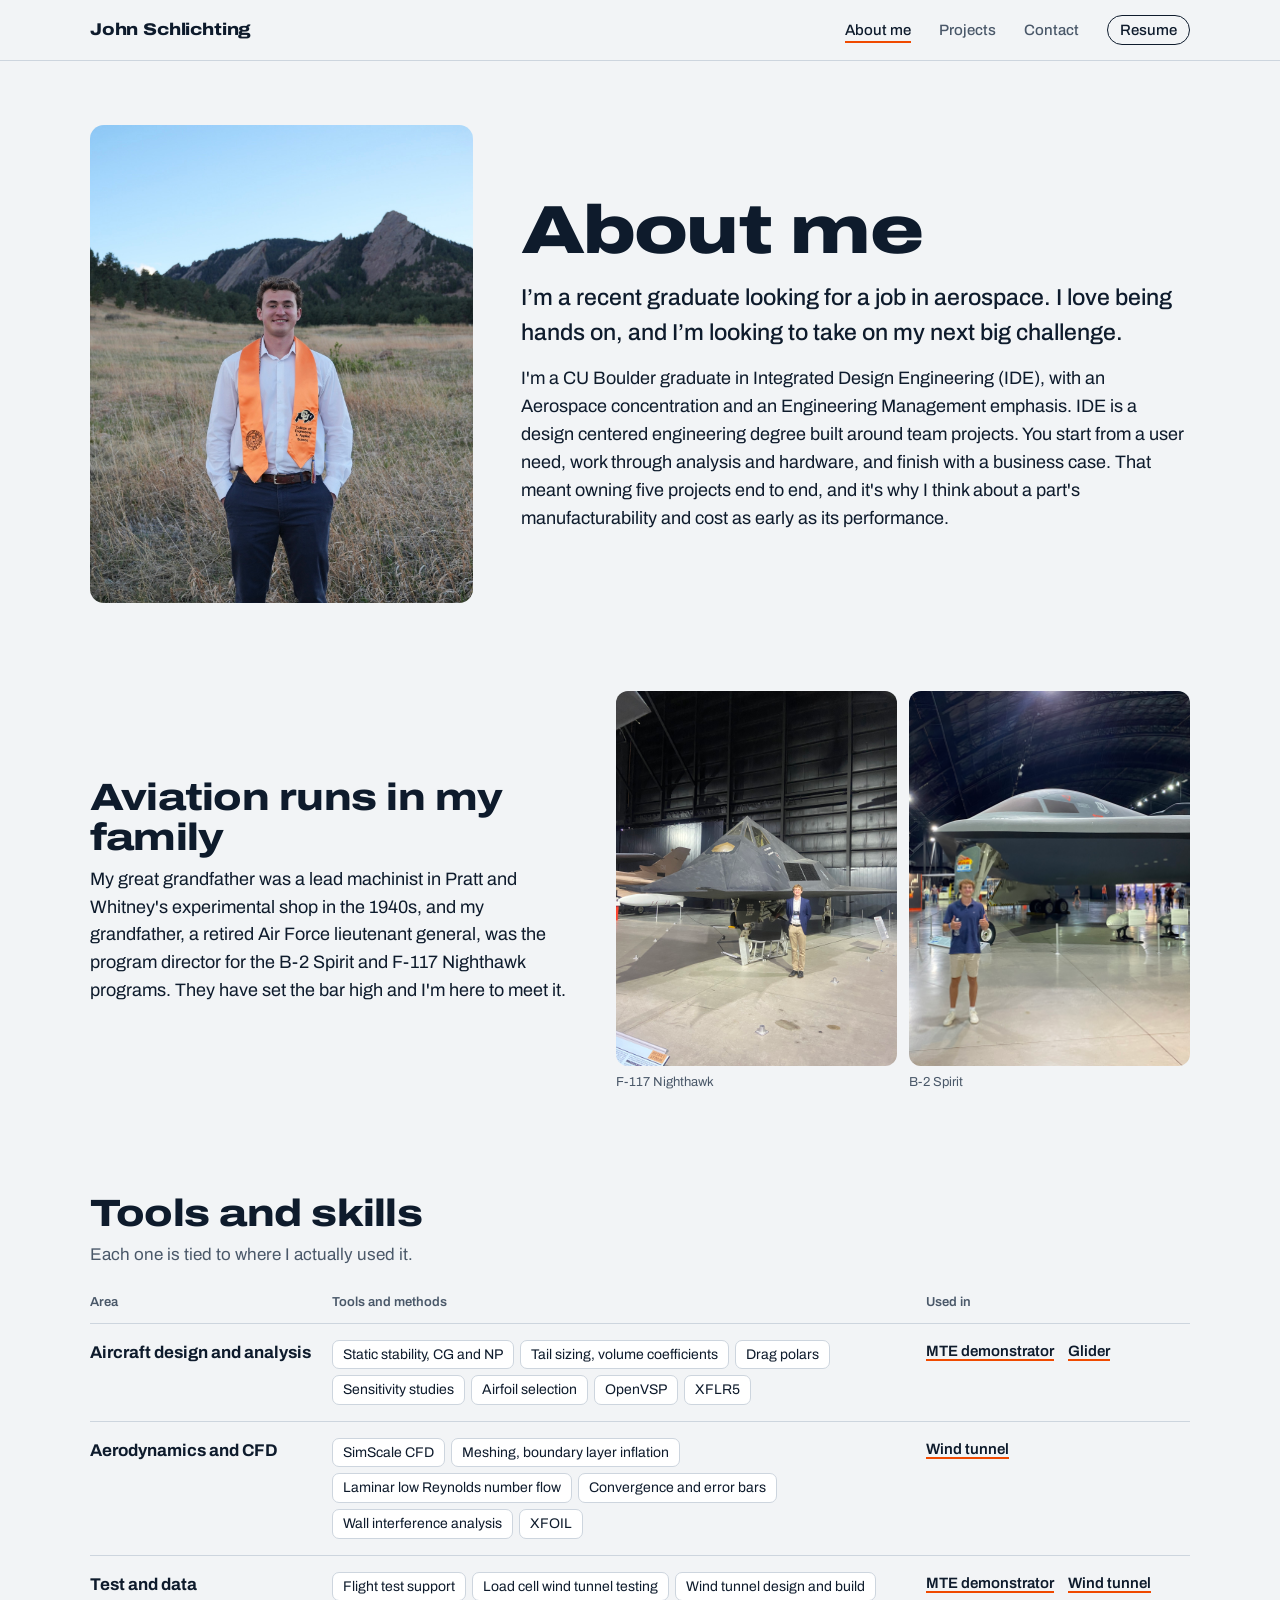
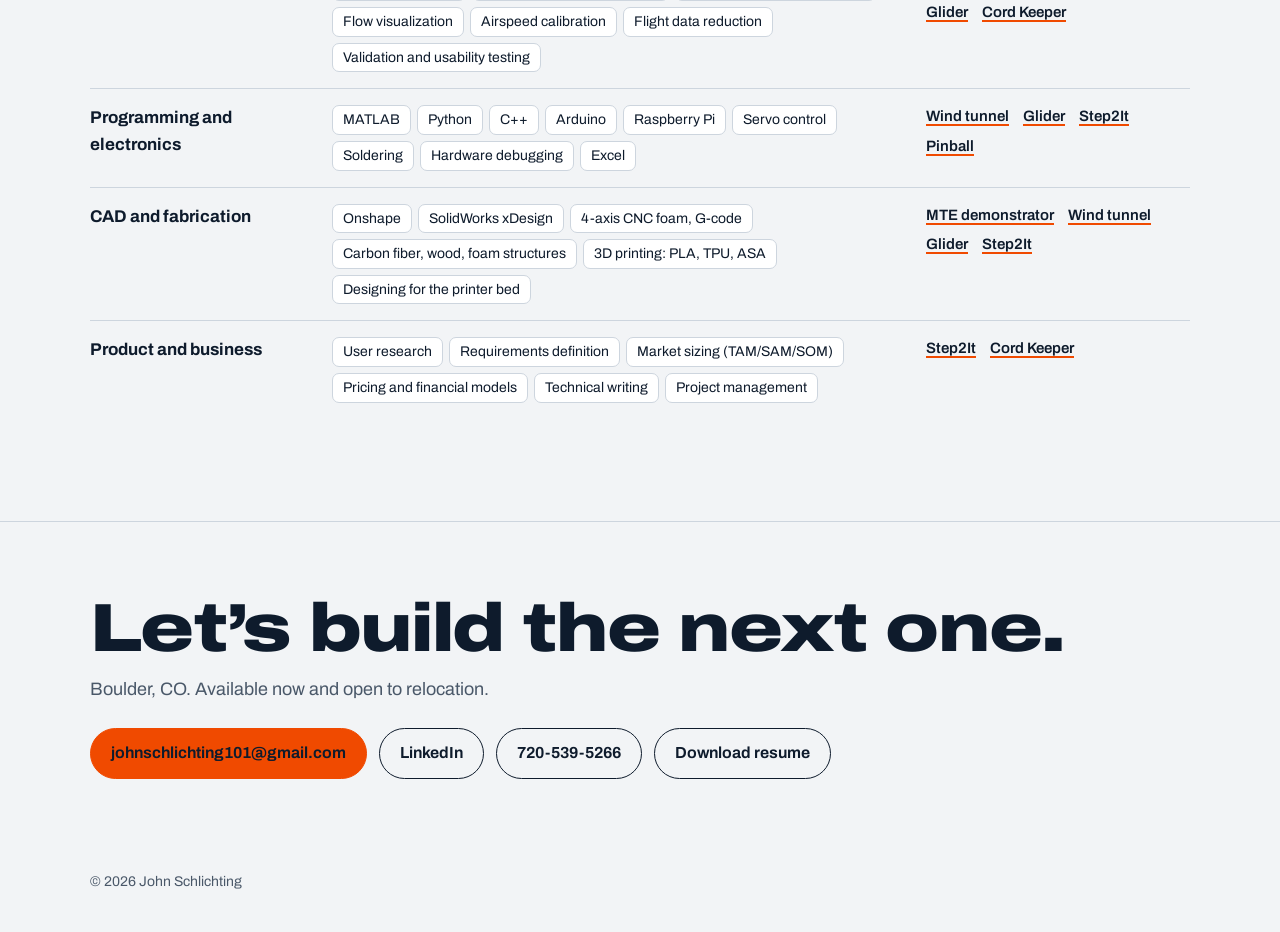
==== about.html @ 47a3f8e8 "Add files via upload" ====
<!DOCTYPE html>
<html lang="en">
<head>
<meta charset="utf-8">
<meta name="viewport" content="width=device-width, initial-scale=1">
<title>About John Schlichting</title>
<meta name="description" content="CU Boulder Integrated Design Engineering graduate with an Aerospace concentration, from a family with three generations in aviation.">
<meta property="og:title" content="About John Schlichting">
<meta property="og:description" content="CU Boulder Integrated Design Engineering graduate with an Aerospace concentration, from a family with three generations in aviation.">
<meta property="og:image" content="https://johnschlichting.com/flight.jpeg">
<meta name="twitter:card" content="summary_large_image">
<link rel="icon" href="data:image/svg+xml,%3Csvg xmlns='http://www.w3.org/2000/svg' viewBox='0 0 32 32'%3E%3Crect width='32' height='32' rx='6' fill='%230E1B2C'/%3E%3Cpath d='M6 19 L26 13 L26 16 L6 22 Z' fill='%23F04A00'/%3E%3C/svg%3E">
<link rel="preconnect" href="https://fonts.googleapis.com">
<link rel="preconnect" href="https://fonts.gstatic.com" crossorigin>
<link href="https://fonts.googleapis.com/css2?family=Archivo:wdth,wght@62..125,300..900&display=swap" rel="stylesheet">
<link rel="stylesheet" href="styles.css">
</head>
<body class="page">

<nav class="nav" aria-label="Main">
  <div class="wrap">
    <a class="brand" href="index.html"><span class="full-name">John Schlichting</span><span class="short-name">John S.</span></a>
    <ul>
      <li><a href="about.html" aria-current="page">About me</a></li>
      <li><a href="index.html#projects">Projects</a></li>
      <li><a href="#contact">Contact</a></li>
      <li><a class="resume-link" href="John_Schlichting_Resume.pdf" download>Resume</a></li>
    </ul>
  </div>
</nav>

<main id="top">
<section class="about-page" aria-labelledby="ab-t">
  <div class="wrap about">
    <img src="flatirons.JPG" alt="John Schlichting in his graduation stole in front of the Flatirons in Boulder" data-zoom>
    <div>
      <h1 class="page-title" id="ab-t">About me</h1>
      <p class="about-lede">I&rsquo;m a recent graduate looking for a job in aerospace. I love being hands on, and I&rsquo;m looking to take on my next big challenge.</p>
      <p>I'm a CU Boulder graduate in Integrated Design Engineering (IDE), with an Aerospace concentration and an Engineering Management emphasis. IDE is a design centered engineering degree built around team projects. You start from a user need, work through analysis and hardware, and finish with a business case. That meant owning five projects end to end, and it's why I think about a part's manufacturability and cost as early as its performance.</p>
    </div>
  </div>
  <div class="wrap legacy">
    <div>
      <h2 class="sec-title">Aviation runs in my family</h2>
      <p>My great grandfather was a lead machinist in Pratt and Whitney's experimental shop in the 1940s, and my grandfather, a retired Air Force lieutenant general, was the program director for the B-2 Spirit and F-117 Nighthawk programs. They have set the bar high and I'm here to meet it.</p>
    </div>
    <div class="legacy-photos">
      <figure><img src="F117.jpeg" alt="John standing beside an F-117 Nighthawk" loading="lazy" data-zoom><figcaption>F-117 Nighthawk</figcaption></figure>
      <figure><img src="IMG_8472.jpeg" alt="John standing in front of a B-2 Spirit" loading="lazy" data-zoom><figcaption>B-2 Spirit</figcaption></figure>
    </div>
  </div>
</section>

<section class="band-sec" id="skills" aria-labelledby="sk-t">
  <div class="wrap">
    <h2 class="sec-title" id="sk-t">Tools and skills</h2>
    <p class="sec-sub">Each one is tied to where I actually used it.</p>
    <table class="skills">
      <thead><tr><th scope="col">Area</th><th scope="col">Tools and methods</th><th scope="col">Used in</th></tr></thead>
      <tbody>
        <tr>
          <th scope="row">Aircraft design and analysis</th>
          <td class="items"><div class="chips"><span>Static stability, CG and NP</span><span>Tail sizing, volume coefficients</span><span>Drag polars</span><span>Sensitivity studies</span><span>Airfoil selection</span><span>OpenVSP</span><span>XFLR5</span></div></td>
          <td class="used"><div class="proof"><a href="mte.html">MTE demonstrator</a><a href="glider.html">Glider</a></div></td>
        </tr>
        <tr>
          <th scope="row">Aerodynamics and CFD</th>
          <td class="items"><div class="chips"><span>SimScale CFD</span><span>Meshing, boundary layer inflation</span><span>Laminar low Reynolds number flow</span><span>Convergence and error bars</span><span>Wall interference analysis</span><span>XFOIL</span></div></td>
          <td class="used"><div class="proof"><a href="wind-tunnel.html">Wind tunnel</a></div></td>
        </tr>
        <tr>
          <th scope="row">Test and data</th>
          <td class="items"><div class="chips"><span>Flight test support</span><span>Load cell wind tunnel testing</span><span>Wind tunnel design and build</span><span>Flow visualization</span><span>Airspeed calibration</span><span>Flight data reduction</span><span>Validation and usability testing</span></div></td>
          <td class="used"><div class="proof"><a href="mte.html">MTE demonstrator</a><a href="wind-tunnel.html">Wind tunnel</a><a href="glider.html">Glider</a><a href="cord-keeper.html">Cord Keeper</a></div></td>
        </tr>
        <tr>
          <th scope="row">Programming and electronics</th>
          <td class="items"><div class="chips"><span>MATLAB</span><span>Python</span><span>C++</span><span>Arduino</span><span>Raspberry Pi</span><span>Servo control</span><span>Soldering</span><span>Hardware debugging</span><span>Excel</span></div></td>
          <td class="used"><div class="proof"><a href="wind-tunnel.html">Wind tunnel</a><a href="glider.html">Glider</a><a href="step2it.html">Step2It</a><a href="pinball.html">Pinball</a></div></td>
        </tr>
        <tr>
          <th scope="row">CAD and fabrication</th>
          <td class="items"><div class="chips"><span>Onshape</span><span>SolidWorks xDesign</span><span>4-axis CNC foam, G-code</span><span>Carbon fiber, wood, foam structures</span><span>3D printing: PLA, TPU, ASA</span><span>Designing for the printer bed</span></div></td>
          <td class="used"><div class="proof"><a href="mte.html">MTE demonstrator</a><a href="wind-tunnel.html">Wind tunnel</a><a href="glider.html">Glider</a><a href="step2it.html">Step2It</a></div></td>
        </tr>
        <tr>
          <th scope="row">Product and business</th>
          <td class="items"><div class="chips"><span>User research</span><span>Requirements definition</span><span>Market sizing (TAM/SAM/SOM)</span><span>Pricing and financial models</span><span>Technical writing</span><span>Project management</span></div></td>
          <td class="used"><div class="proof"><a href="step2it.html">Step2It</a><a href="cord-keeper.html">Cord Keeper</a></div></td>
        </tr>
      </tbody>
    </table>
  </div>
</section>
</main>

<section class="contact" id="contact" aria-labelledby="ct-t">
  <div class="wrap">
    <h2 id="ct-t">Let&rsquo;s build the next one.</h2>
    <p>Boulder, CO. Available now and open to relocation.</p>
    <div class="cta">
      <a class="btn primary" href="mailto:johnschlichting101@gmail.com">johnschlichting101@gmail.com</a>
      <a class="btn" href="https://linkedin.com/in/john-schlichting" target="_blank" rel="noopener">LinkedIn</a>
      <a class="btn" href="tel:+17205395266">720-539-5266</a>
      <a class="btn" href="John_Schlichting_Resume.pdf" download>Download resume</a>
    </div>
  </div>
</section>

<footer><div class="wrap">&copy; 2026 John Schlichting</div></footer>

<dialog class="lb" id="lb" aria-label="Enlarged image">
  <button type="button" id="lb-close">Close</button>
  <img id="lb-img" alt="">
  <p id="lb-cap"></p>
</dialog>

<script src="site.js"></script>
</body>
</html>
---- styles.css ----
/* Color language: blue = the model / analysis, orange = what actually flew. */
:root{
  --paper:#F2F4F6;
  --panel:#FFFFFF;
  --ink:#0E1B2C;
  --ink-2:#4A5869;
  --rule:#CDD5DE;
  --model:#3F6FA3;
  --flight:#F04A00;
  --flight-ink:#B83800;
  --tint:#E3E9EF;
  --ok:#2F9E5B;
  --maxw:1180px;
  --gutter:clamp(16px,4vw,40px);
}
@media (prefers-color-scheme: dark){
  :root{
    --paper:#0C141E;
    --panel:#121D2A;
    --ink:#E7ECF2;
    --ink-2:#9AA8B8;
    --rule:#26364A;
    --model:#7FA6D3;
    --flight:#FF6A26;
    --flight-ink:#FF8A55;
    --tint:#172435;
    --ok:#5BC98A;
  }
}
*{box-sizing:border-box}
html{scroll-behavior:smooth;-webkit-text-size-adjust:100%}
@media (prefers-reduced-motion: reduce){html{scroll-behavior:auto}}
body{
  margin:0;background:var(--paper);color:var(--ink);
  font-family:"Archivo",system-ui,sans-serif;font-size:17px;line-height:1.55;
  font-variation-settings:"wdth" 100;-webkit-font-smoothing:antialiased;
}
img,video{max-width:100%;display:block}
a{color:inherit;text-decoration-color:var(--flight);text-underline-offset:3px;text-decoration-thickness:2px}
a:hover{color:var(--flight-ink)}
:focus-visible{outline:3px solid var(--flight);outline-offset:3px;border-radius:2px}
.wrap{max-width:var(--maxw);margin:0 auto;padding:0 var(--gutter)}
.num{font-variant-numeric:tabular-nums}
svg text{font-family:"Archivo",system-ui,sans-serif}
[hidden]{display:none!important}

/* ---------- Nav ---------- */
.nav{position:sticky;top:0;z-index:20;background:color-mix(in srgb,var(--paper) 88%,transparent);backdrop-filter:blur(10px);-webkit-backdrop-filter:blur(10px);border-bottom:1px solid var(--rule)}
.nav .wrap{display:flex;align-items:center;justify-content:space-between;height:60px;gap:16px}
.brand{font-weight:800;font-variation-settings:"wdth" 118;letter-spacing:-.01em;text-decoration:none;font-size:17px;white-space:nowrap}
.nav ul{display:flex;gap:clamp(12px,2.6vw,28px);list-style:none;margin:0;padding:0;align-items:center}
.nav ul a{text-decoration:none;font-weight:500;font-size:15px;color:var(--ink-2)}
.nav ul a:hover{color:var(--ink)}
.nav .resume-link{color:var(--ink);border:1.5px solid var(--ink);padding:6px 12px;border-radius:999px}
@media (max-width:560px){.nav .hide-sm{display:none}}

/* ---------- Hero ---------- */
.hero{padding:clamp(32px,6vw,80px) 0 clamp(28px,4vw,48px)}
.hero-grid{display:grid;grid-template-columns:1.15fr 1fr;gap:clamp(24px,4vw,64px);align-items:end}
@media (max-width:860px){.hero-grid{grid-template-columns:1fr}}
.hero h1{margin:0;font-weight:850;font-variation-settings:"wdth" 125;font-size:clamp(38px,5.3vw,72px);line-height:.96;letter-spacing:-.025em}
.hero h1 span{display:block}
.hero h1 .last{color:var(--flight)}
.hero .lede{font-size:clamp(17px,1.5vw,19px);color:var(--ink-2);max-width:34em;margin:0 0 24px}
.hero .lede strong{color:var(--ink);font-weight:600}
.hero .lede a{color:var(--ink);font-weight:600}
.cta{display:flex;flex-wrap:wrap;gap:12px;align-items:center}
.btn{display:inline-flex;align-items:center;gap:8px;font:inherit;font-weight:650;font-size:16px;padding:12px 20px;border-radius:999px;text-decoration:none;cursor:pointer;border:1.5px solid var(--ink);background:transparent;color:var(--ink)}
.btn.primary{background:var(--flight);border-color:var(--flight);color:#0E1B2C}
.btn.primary:hover{background:#FF5E1A;color:#0E1B2C}
.btn:hover{color:var(--ink)}
.status{margin-top:22px;font-size:15px;color:var(--ink-2);display:flex;gap:8px;align-items:center}
.status .dot{width:9px;height:9px;border-radius:50%;background:var(--ok);box-shadow:0 0 0 4px color-mix(in srgb,var(--ok) 22%,transparent)}


/* ---------- Work: tabs ---------- */
#work{scroll-margin-top:60px}
.work-head{display:flex;flex-wrap:wrap;justify-content:space-between;align-items:end;gap:20px;padding-top:clamp(24px,4vw,40px);border-top:1px solid var(--rule)}
.work-head h2{margin:0;font-weight:800;font-variation-settings:"wdth" 120;font-size:clamp(28px,3.6vw,44px);letter-spacing:-.02em;line-height:1.05}
.work-head p{margin:6px 0 0;color:var(--ink-2);max-width:34em}

.mode{display:grid;grid-template-columns:1fr 1fr;border:1.5px solid var(--ink);border-radius:14px;padding:4px;gap:4px;min-width:min(100%,420px)}
.mode button{font:inherit;text-align:left;border:0;background:transparent;color:var(--ink);padding:9px 12px;border-radius:10px;cursor:pointer;line-height:1.25}
.mode button b{display:block;font-size:15px;font-weight:700}
.mode button span{font-size:13px;color:var(--ink-2)}
.mode button[aria-pressed="true"]{background:var(--ink);color:var(--paper)}
.mode button[aria-pressed="true"] span{color:color-mix(in srgb,var(--paper) 75%,transparent)}

.tabbar{position:sticky;top:60px;z-index:10;background:var(--paper);margin-top:24px;border-bottom:1px solid var(--rule)}
.tabs{display:flex;gap:4px;overflow-x:auto;scrollbar-width:none;-webkit-overflow-scrolling:touch}
.tabs::-webkit-scrollbar{display:none}
.tabs button{font:inherit;flex:0 0 auto;text-align:left;border:0;background:transparent;color:var(--ink-2);padding:12px 14px 13px;cursor:pointer;border-bottom:3px solid transparent;margin-bottom:-1px;line-height:1.25}
.tabs button b{display:block;font-size:15px;font-weight:700;color:var(--ink)}
.tabs button span{font-size:13px}
.tabs button[aria-selected="true"]{border-bottom-color:var(--flight)}
.tabs button[aria-selected="true"] span{color:var(--flight-ink)}
.tabs button:hover b{color:var(--flight-ink)}

/* Panels */
.project{padding:clamp(28px,4vw,48px) 0 0;outline:none}
.p-head{display:grid;grid-template-columns:1.25fr 1fr;gap:clamp(20px,4vw,56px);align-items:start}
.p-head h3{margin:0 0 8px;font-weight:800;font-variation-settings:"wdth" 118;font-size:clamp(28px,3.8vw,46px);line-height:1.02;letter-spacing:-.02em}
.p-meta{color:var(--ink-2);font-size:15px;margin:0 0 16px}
.p-pitch{font-size:clamp(18px,1.7vw,21px);line-height:1.5;margin:0;max-width:36em}
.role{background:var(--panel);border:1px solid var(--rule);border-left:4px solid var(--flight);border-radius:10px;padding:16px 18px}
.role h4{margin:0 0 4px;font-size:14px;font-weight:600;color:var(--ink-2)}
.role p{margin:0;font-weight:600;font-size:17px;line-height:1.4}
.specs{display:grid;grid-template-columns:repeat(6,1fr);margin:28px 0 0;border-top:1px solid var(--rule);border-bottom:1px solid var(--rule)}
.specs div{padding:14px 12px 14px 0}
.specs dt{font-size:13px;color:var(--ink-2)}
.specs dd{margin:2px 0 0;font-size:clamp(18px,1.8vw,22px);font-weight:700;font-variation-settings:"wdth" 108;font-variant-numeric:tabular-nums}
@media (max-width:860px){.p-head{grid-template-columns:1fr}.specs{grid-template-columns:repeat(3,1fr)}}

/* Summary view */
.sum{display:grid;grid-template-columns:1.1fr 1fr;gap:clamp(20px,4vw,48px);margin-top:28px;align-items:start}
.sum img{width:100%;aspect-ratio:4/3;object-fit:cover;border-radius:14px;background:var(--tint);cursor:zoom-in}
.sum h4{margin:0 0 12px;font-size:16px;font-weight:700}
.takeaways{list-style:none;margin:0;padding:0}
.takeaways li{padding:12px 0 12px 22px;border-top:1px solid var(--rule);position:relative}
.takeaways li:first-child{border-top:0;padding-top:0}
.takeaways li::before{content:"";position:absolute;left:0;top:20px;width:9px;height:9px;border-radius:50%;background:var(--flight)}
.takeaways li:first-child::before{top:8px}
.takeaways b{font-weight:650}
.deeper{margin-top:20px}
@media (max-width:860px){.sum{grid-template-columns:1fr}}

/* Full view building blocks */
.three{display:grid;grid-template-columns:repeat(3,1fr);gap:clamp(18px,3vw,36px);margin-top:32px}
.three h4{margin:0 0 8px;font-size:16px;font-weight:700}
.three ul{margin:0;padding-left:18px}
.three li{margin-bottom:6px}
.three p{margin:0}
@media (max-width:860px){.three{grid-template-columns:1fr}}
.quote{margin:32px 0 0;padding:18px 0 0;border-top:1px solid var(--rule);font-size:clamp(18px,1.8vw,22px);font-weight:500;max-width:40em}
.quote cite{display:block;font-style:normal;font-size:14px;color:var(--ink-2);margin-top:6px}

.instruments{display:grid;grid-template-columns:1.3fr 1fr;gap:16px;margin-top:32px}
.instruments.alt{grid-template-columns:1fr 1.3fr}
@media (max-width:900px){.instruments,.instruments.alt{grid-template-columns:1fr}}
.panel{background:var(--panel);border:1px solid var(--rule);border-radius:14px;padding:clamp(16px,2.4vw,24px)}
.panel h4{margin:0 0 4px;font-size:17px;font-weight:700}
.panel .sub{margin:0 0 14px;color:var(--ink-2);font-size:15px}
.legend{display:flex;flex-wrap:wrap;gap:14px;font-size:13px;color:var(--ink-2);margin-top:10px}
.legend i{display:inline-block;width:18px;height:3px;border-radius:2px;vertical-align:middle;margin-right:6px}

.sm-svg{width:100%;height:auto;overflow:visible}
.sm-read{display:flex;flex-wrap:wrap;gap:6px 22px;align-items:baseline;margin:6px 0 8px}
.sm-read .big{font-size:40px;font-weight:800;font-variation-settings:"wdth" 112;line-height:1}
.sm-read .zone{font-weight:600}
.sm-note{font-size:15px;color:var(--ink-2);min-height:3em;margin:0 0 12px}
input[type=range]{width:100%;accent-color:var(--flight);height:28px}
.row{display:flex;justify-content:space-between;align-items:center;gap:12px;flex-wrap:wrap}
.linkbtn{font:inherit;font-size:15px;font-weight:650;background:none;border:0;color:var(--ink);text-decoration:underline;text-decoration-color:var(--flight);text-underline-offset:4px;text-decoration-thickness:2px;cursor:pointer;padding:4px 0}
.linkbtn:hover{color:var(--flight-ink)}

.gauge{margin:14px 0 18px}
.gauge .lbl{display:flex;justify-content:space-between;font-size:15px;margin-bottom:6px}
.gauge .lbl b{font-variant-numeric:tabular-nums}
.track{position:relative;height:12px;border-radius:6px;background:var(--tint)}
.band{position:absolute;top:0;bottom:0;background:color-mix(in srgb,var(--model) 30%,transparent);border-radius:6px}
.mark{position:absolute;top:-5px;width:4px;height:22px;background:var(--flight);border-radius:2px;transform:translateX(-2px)}
.ticks{display:flex;justify-content:space-between;font-size:12px;color:var(--ink-2);margin-top:4px;font-variant-numeric:tabular-nums}

.log{list-style:none;margin:0;padding:0}
.log li{display:grid;grid-template-columns:auto 1fr;gap:12px;padding:12px 0;border-top:1px solid var(--rule)}
.log li:first-child{border-top:0;padding-top:0}
.log .n{font-weight:800;font-variation-settings:"wdth" 112;font-size:15px;white-space:nowrap}
.log .n small{display:block;font-weight:600;font-size:12px;color:var(--ok)}
.log .n small.warn{color:var(--flight-ink)}
.log p{margin:0;font-size:15px}

.glide-grid{display:grid;grid-template-columns:1.6fr 1fr;gap:clamp(18px,3vw,36px);align-items:center}
@media (max-width:900px){.glide-grid{grid-template-columns:1fr}}
.glide svg{width:100%;height:auto}
.gap-stat{font-size:clamp(44px,6vw,72px);font-weight:850;font-variation-settings:"wdth" 120;line-height:.95;letter-spacing:-.02em;color:var(--flight)}
.gap-stat + p{margin:6px 0 16px;color:var(--ink-2)}
.why{margin:0;padding-left:18px}
.why li{margin-bottom:6px}

.media{display:grid;grid-template-columns:repeat(12,1fr);gap:12px;margin-top:28px}
.media figure{margin:0}
.media img{width:100%;height:100%;object-fit:cover;border-radius:12px;background:var(--tint);cursor:zoom-in}
.media .fit img{object-fit:contain;background:var(--tint)}
.media video{width:100%;border-radius:12px;background:#000;aspect-ratio:16/9;object-fit:contain}
.media .frame{aspect-ratio:4/3;overflow:hidden;border-radius:12px}
.media figcaption{font-size:13px;color:var(--ink-2);margin-top:6px}
.s4{grid-column:span 4}.s6{grid-column:span 6}.s12{grid-column:span 12}
.s8{grid-column:span 8}
@media (max-width:760px){.s4,.s6{grid-column:span 12}}

.writeup{margin-top:32px;border-top:1px solid var(--rule);padding-top:24px}
.writeup > h4{margin:0 0 16px;font-size:18px;font-weight:700}
.writeup .cols{columns:2 340px;column-gap:40px}
.writeup .cols > div{break-inside:avoid;margin-bottom:18px}
.writeup h5{margin:0 0 4px;font-size:15px;font-weight:700}
.writeup p{margin:0;font-size:16px;color:var(--ink-2)}
.writeup p strong{color:var(--ink);font-weight:600}

.figrow{display:flex;flex-wrap:wrap;gap:22px;margin-top:4px}
.figrow div{min-width:96px;max-width:170px}
.figrow b{display:block;font-size:26px;font-weight:800;font-variation-settings:"wdth" 110;font-variant-numeric:tabular-nums;line-height:1.1}
.figrow span{font-size:13px;color:var(--ink-2)}
.wip-card{background:var(--ink);color:var(--paper);border-radius:14px;padding:clamp(20px,3vw,32px);margin-top:28px}
.wip-card p{margin:0;max-width:44em}
@media (prefers-color-scheme: dark){.wip-card{background:var(--panel);color:var(--ink);border:1px solid var(--rule)}}
.next{display:flex;justify-content:space-between;gap:16px;margin-top:40px;padding-top:18px;border-top:1px solid var(--rule)}


/* ---------- Skills ---------- */
.band-sec{padding:clamp(56px,8vw,104px) 0 0}
.sec-title{margin:0 0 8px;font-weight:800;font-variation-settings:"wdth" 120;font-size:clamp(26px,3.2vw,38px);letter-spacing:-.02em;line-height:1.05}
.sec-sub{margin:0 0 24px;color:var(--ink-2)}
.skills{width:100%;border-collapse:collapse}
.skills th,.skills td{text-align:left;vertical-align:top;padding:16px 16px 16px 0;border-top:1px solid var(--rule)}
.skills thead th{font-size:13px;font-weight:600;color:var(--ink-2);border-top:0;padding-top:0;padding-bottom:10px}
.skills tbody th{font-size:17px;font-weight:700;width:22%}
.skills td.items{width:54%}
.chips{display:flex;flex-wrap:wrap;gap:6px}
.chips span{font-size:14px;background:var(--panel);border:1px solid var(--rule);padding:4px 10px;border-radius:7px;line-height:1.4}
.proof{display:flex;flex-wrap:wrap;gap:6px 14px;font-size:15px}
.proof a{font-weight:600}
@media (max-width:760px){
  .skills thead{display:none}
  .skills tr{display:block;border-top:1px solid var(--rule);padding:16px 0}
  .skills th,.skills td{display:block;border:0;padding:0;width:auto!important}
  .skills tbody th{margin-bottom:10px}
  .skills td.used{margin-top:12px}
  .skills td.used::before{content:"Used in";display:block;font-size:13px;color:var(--ink-2);margin-bottom:4px}
}

/* ---------- About & contact ---------- */
.about{display:grid;grid-template-columns:.8fr 1.4fr;gap:clamp(20px,4vw,48px);align-items:center}
.about img{width:100%;aspect-ratio:4/5;object-fit:cover;border-radius:14px;background:var(--tint);cursor:zoom-in}
.about p{margin:0 0 14px;font-size:18px;max-width:38em}
.about p:last-child{margin-bottom:0}
@media (max-width:760px){.about{grid-template-columns:1fr}.about img{aspect-ratio:16/10;max-height:340px}}
.contact{margin-top:clamp(56px,8vw,104px);padding:clamp(40px,6vw,72px) 0;border-top:1px solid var(--rule)}
.contact h2{margin:0 0 14px;font-weight:850;font-variation-settings:"wdth" 125;font-size:clamp(34px,5.4vw,68px);letter-spacing:-.025em;line-height:1}
.contact p{color:var(--ink-2);margin:0 0 24px;font-size:18px}
footer{padding:20px 0 40px;color:var(--ink-2);font-size:14px}

/* ---------- Wind tunnel ---------- */
/* Explorer swatches use the same colors as John's MATLAB lift plot: blue = in tunnel, orange = free air. */
:root{--c-tunnel:#0072BD;--c-free:#D95319} /* matches the MATLAB figure colors */
@media (max-width:760px){.s8{grid-column:span 12}}
.sec-h{margin:48px 0 0;padding-top:22px;border-top:1px solid var(--rule);font-size:clamp(20px,2.3vw,26px);font-weight:800;font-variation-settings:"wdth" 115;letter-spacing:-.01em;line-height:1.15}
.sec-h + .instruments,.sec-h + .panel{margin-top:16px}

.seg{display:inline-grid;grid-auto-flow:column;border:1.5px solid var(--ink);border-radius:999px;padding:3px;gap:2px;flex:0 0 auto}
.seg button{font:inherit;font-size:14px;font-weight:650;border:0;background:transparent;color:var(--ink);padding:6px 14px;border-radius:999px;cursor:pointer}
.seg button[aria-pressed="true"]{background:var(--ink);color:var(--paper)}

.ex-grid{display:grid;grid-template-columns:1.1fr 1fr;gap:clamp(16px,2.6vw,28px);margin-top:10px;align-items:start}
@media (max-width:900px){.ex-grid{grid-template-columns:1fr}}
.ex-frames{display:grid;grid-template-columns:1fr 1fr;gap:10px}
.ex-frames figure{margin:0;min-width:0}
.ex-frames figcaption{display:flex;align-items:center;gap:7px;font-size:14px;font-weight:650;margin:0 0 6px}
.ex-frames img{width:100%;aspect-ratio:855/721;object-fit:cover;border-radius:8px;background:var(--tint);cursor:zoom-in;transition:opacity .15s}
.ex-scale{grid-column:1/-1;margin:2px 0 0;font-size:13px;color:var(--ink-2)}
.sw{display:inline-block;width:12px;height:12px;border-radius:3px;flex:0 0 auto}
.sw-t{background:var(--c-tunnel)}.sw-f{background:var(--c-free)}
.ex-chart svg{width:100%;height:auto;display:block;touch-action:pan-y}
.legend i.dash{background:none;height:0;border-top:2px dashed var(--ink-2);border-radius:0}
.ex-controls{margin-top:16px;max-width:620px}
.ex-controls .ticks{padding:0 2px}
.ex-read{display:grid;grid-template-columns:auto auto auto 1fr;gap:8px clamp(18px,3vw,36px);align-items:end;margin-top:16px;padding-top:16px;border-top:1px solid var(--rule)}
.ex-read span{display:block;font-size:13px;color:var(--ink-2)}
.ex-read b{font-size:clamp(26px,3vw,34px);font-weight:800;font-variation-settings:"wdth" 112;line-height:1.05}
.ex-read small{margin-left:6px;font-size:15px;font-weight:650;color:var(--ink-2)}
.ex-read p{margin:0;font-size:15px;color:var(--ink-2);align-self:center;max-width:36em}
.ex-read p strong{color:var(--ink);font-weight:650}
@media (max-width:760px){.ex-read{grid-template-columns:repeat(3,1fr)}.ex-read p{grid-column:1/-1;min-height:4.5em}}

.data-table{margin-top:16px}
.data-table summary{cursor:pointer;font-weight:650;font-size:15px;text-decoration:underline;text-decoration-color:var(--flight);text-underline-offset:4px;text-decoration-thickness:2px;width:max-content}
.tbl-wrap{overflow-x:auto;margin-top:10px}
.data-table table,.dims{border-collapse:collapse;font-variant-numeric:tabular-nums;font-size:14px;width:100%}
.data-table th,.data-table td{text-align:right;padding:8px 0 8px 14px;border-top:1px solid var(--rule);white-space:nowrap}
.data-table th:first-child,.data-table td:first-child{text-align:left;padding-left:0}
.data-table thead th{border-top:0;color:var(--ink-2);font-weight:600;font-size:13px}
.dims th,.dims td{text-align:left;vertical-align:top;padding:9px 12px 9px 0;border-top:1px solid var(--rule);font-size:15px}
.dims thead th{border-top:0;font-size:13px;font-weight:600;color:var(--ink-2);padding-top:0}
.dims tbody th{font-weight:650;white-space:nowrap}
.dims tbody td{color:var(--ink-2)}
.dims tr.tot th,.dims tr.tot td{color:var(--ink);font-weight:700}

.decisions{display:grid;gap:14px;margin-top:10px}
.decisions h5{margin:0 0 3px;font-size:15px;font-weight:700}
.decisions p{margin:0;font-size:15px;color:var(--ink-2)}

.mplot-fig{margin:0;min-width:0}
.mplot-fig figcaption{font-size:14px;font-weight:650;margin:0 0 6px}
.mplot{position:relative;border-radius:8px;background:#fff;cursor:crosshair;touch-action:pan-y}
.mplot img{width:100%;height:auto;display:block;border-radius:8px}
.m-cur{position:absolute;width:0;border-left:2px dashed rgba(14,27,44,.6);transform:translateX(-1px);pointer-events:none;transition:left .2s}
.m-ring{position:absolute;width:clamp(18px,4.6%,30px);aspect-ratio:1;border-radius:50%;border:3px solid #0E1B2C;box-shadow:0 0 0 2px #fff,inset 0 0 0 2px #fff;transform:translate(-50%,-50%);pointer-events:none;transition:left .2s,top .2s}
@media (prefers-reduced-motion: reduce){.m-cur,.m-ring{transition:none}}
.smoke-main,.smoke-thumbs{max-width:860px;margin-left:auto;margin-right:auto}
.smoke-main img{width:100%;aspect-ratio:910/628;object-fit:cover;border-radius:10px;background:#000;cursor:zoom-in;display:block}
.smoke-thumbs{display:grid;grid-template-columns:repeat(5,1fr);gap:8px;margin-top:10px}
.smoke-thumbs button{font:inherit;border:2px solid transparent;background:none;padding:0;border-radius:9px;cursor:pointer;color:var(--ink);text-align:center}
.smoke-thumbs button img{width:100%;aspect-ratio:910/628;object-fit:cover;border-radius:7px;display:block;opacity:.7;transition:opacity .15s}
.smoke-thumbs button span{display:block;font-size:13px;font-weight:650;padding:4px 0 2px}
.smoke-thumbs button[aria-pressed="true"]{border-color:var(--flight)}
.smoke-thumbs button[aria-pressed="true"] img,.smoke-thumbs button:hover img{opacity:1}
.ex-top .ex-frames{margin-top:10px}
.ex-bottom{display:grid;grid-template-columns:1.7fr 1fr;gap:clamp(18px,3vw,36px);align-items:start;margin-top:22px;padding-top:20px;border-top:1px solid var(--rule)}
@media (max-width:900px){.ex-bottom{grid-template-columns:1fr}}
.ex-read.side{grid-template-columns:repeat(3,auto);justify-content:start;margin-top:26px;padding-top:0;border-top:0;gap:14px 26px}
.ex-read.side p{grid-column:1/-1;min-height:7.5em;align-self:start;font-size:16px}
@media (max-width:900px){.ex-read.side{margin-top:4px}.ex-read.side p{min-height:4.5em}}
.ex-controls{max-width:none}
.ex-read.side{display:block;margin-top:26px}
.ex-read.side > div{display:flex;justify-content:space-between;align-items:baseline;gap:12px;padding:10px 0;border-top:1px solid var(--rule)}
.ex-read.side > div:first-child{border-top:0;padding-top:0}
.ex-read.side > div span{font-size:15px;margin:0}
.ex-read.side b{font-size:clamp(24px,2.4vw,30px)}
.ex-read.side p{margin-top:14px;min-height:7.5em}
@media (max-width:900px){.ex-read.side{margin-top:6px}.ex-read.side p{min-height:4.5em}}
.instr{display:grid;grid-template-columns:1fr 1fr;gap:16px;margin-top:16px;align-items:start}
@media (max-width:900px){.instr{grid-template-columns:1fr}}
.instr > *{min-width:0}
.instr-photo{margin:0}
.instr-photo .frame{aspect-ratio:1800/988;overflow:hidden;border-radius:12px}
.instr-photo img{width:100%;height:100%;object-fit:cover;cursor:zoom-in}
.instr-photo figcaption{font-size:13px;color:var(--ink-2);margin-top:6px}
.instruments > *,.calib-grid > *,.ex-grid > *,.ex-bottom > *,.media > *{min-width:0}
.code{margin:0 0 14px;background:#0E1B2C;color:#E7ECF2;border-radius:10px;padding:14px 16px;overflow-x:auto;font:13px/1.6 ui-monospace,SFMono-Regular,Menlo,Consolas,monospace;tab-size:4}
.code .k{color:#FF8A55}.code .f{color:#9CC3F0}.code .c{color:#93A3B5}.code .n{color:#F2C46D}
@media (prefers-color-scheme: dark){.code{background:#08111B;border:1px solid var(--rule)}}
.panel code{font:13px ui-monospace,SFMono-Regular,Menlo,monospace;background:var(--tint);padding:1px 5px;border-radius:4px}
.code code{background:none;padding:0;font:inherit}
.feat{list-style:none;margin:0;padding:0}
.feat li{font-size:15px;padding:7px 0;border-top:1px solid var(--rule);color:var(--ink-2)}
.feat li b{color:var(--ink);font-weight:650}
.dl{margin:14px 0 0;font-size:15px;font-weight:650}

.calib{margin-top:16px}
.calib-grid{display:grid;grid-template-columns:1.25fr 1fr;gap:clamp(18px,3vw,40px);align-items:start}
@media (max-width:900px){.calib-grid{grid-template-columns:1fr}}
.eq > div{display:flex;flex-wrap:wrap;justify-content:space-between;align-items:baseline;gap:4px 16px;padding:12px 0;border-top:1px solid var(--rule);font-variant-numeric:tabular-nums}
.eq span{font-size:15px;color:var(--ink-2)}
.eq b{font-size:clamp(22px,2.4vw,28px);font-weight:800;font-variation-settings:"wdth" 110}
.files{line-height:1.9}
.files a{font-weight:650;color:var(--ink)}

dialog.lb{border:0;padding:0;background:transparent;max-width:min(1200px,94vw);max-height:92vh}
dialog.lb::backdrop{background:rgba(6,12,20,.86)}
dialog.lb img{max-height:84vh;width:auto;border-radius:10px;margin:0 auto}
dialog.lb p{color:#E7ECF2;text-align:center;font-size:14px;margin:10px 0 0}
dialog.lb button{position:fixed;top:16px;right:16px;font:inherit;font-weight:600;background:#fff;color:#0E1B2C;border:0;border-radius:999px;padding:8px 14px;cursor:pointer}


/* =====================================================================
   Multi-page layout (v9): welcome page, project cards, project pages
   ===================================================================== */
body.page,body.home{background:var(--paper)}
.brand .short-name{display:none}
.nav ul a[aria-current="page"]{color:var(--ink);text-decoration:underline;text-decoration-color:var(--flight);text-underline-offset:6px;text-decoration-thickness:2px}
@media (max-width:560px){
  .brand .full-name{display:none}.brand .short-name{display:inline}
  .nav ul{gap:12px}.nav ul a{font-size:14px}
  .nav .resume-link{padding:5px 10px}
}

/* ---------- Welcome ---------- */
.welcome{min-height:calc(100vh - 60px);min-height:calc(100svh - 60px);display:flex;align-items:center;padding:clamp(32px,6vw,72px) 0}
.welcome .wrap{width:100%}
.welcome-grid{display:grid;grid-template-columns:1.25fr .8fr;gap:clamp(28px,5vw,72px);align-items:center}
@media (max-width:860px){.welcome-grid{grid-template-columns:1fr}.welcome{min-height:0}}
.hello{margin:0 0 10px;font-size:15px;font-weight:650;letter-spacing:.08em;text-transform:uppercase;color:var(--flight-ink)}
.welcome h1{margin:0 0 22px;font-weight:850;font-variation-settings:"wdth" 125;font-size:clamp(46px,7.4vw,104px);line-height:.95;letter-spacing:-.03em}
.welcome h1 span{color:var(--flight)}
.intro{font-size:clamp(18px,1.7vw,22px);line-height:1.55;color:var(--ink-2);max-width:32em;margin:0 0 28px}
.welcome-photo{width:100%;aspect-ratio:4/5;object-fit:cover;object-position:50% 40%;border-radius:18px;background:var(--tint)}
@media (max-width:860px){.welcome-photo{aspect-ratio:4/3;max-height:420px}}

/* ---------- Project cards ---------- */
.projects-sec{padding:clamp(40px,6vw,80px) 0 clamp(16px,3vw,32px);border-top:1px solid var(--rule);scroll-margin-top:60px}
.cards{display:grid;grid-template-columns:repeat(2,1fr);gap:clamp(14px,2vw,22px)}
@media (max-width:760px){.cards{grid-template-columns:1fr}}
.card{position:relative;display:block;aspect-ratio:16/10;border-radius:16px;overflow:hidden;text-decoration:none;color:#fff;background:#0E1B2C;isolation:isolate}
.card img{position:absolute;inset:0;width:100%;height:100%;object-fit:cover;transition:transform .45s ease;z-index:-2}
.card::after{content:"";position:absolute;inset:0;z-index:-1;background:linear-gradient(180deg,rgba(8,14,22,0) 35%,rgba(8,14,22,.55) 62%,rgba(8,14,22,.9) 100%)}
.card:hover img{transform:scale(1.04)}
.card:hover{color:#fff}
.card-text{position:absolute;left:0;right:0;bottom:0;padding:clamp(16px,2.4vw,26px)}
.card-meta{display:block;font-size:14px;font-weight:600;opacity:.85;margin-bottom:4px}
.card-title{display:block;font-weight:800;font-variation-settings:"wdth" 115;font-size:clamp(22px,2.6vw,32px);line-height:1.08;letter-spacing:-.01em;max-width:18em}
.card-go{display:inline-block;margin-top:10px;font-size:14px;font-weight:650;border-bottom:2px solid var(--flight);padding-bottom:1px;opacity:.9}
.card:hover .card-go{opacity:1}
.card:focus-visible{outline:3px solid var(--flight);outline-offset:3px}
.card.no-img{background:#0E1B2C}
.card-pattern{position:absolute;inset:0;z-index:-2;background:
  radial-gradient(circle at 78% 34%,rgba(240,74,0,.55) 0 46px,transparent 47px),
  radial-gradient(circle at 78% 34%,transparent 0 70px,rgba(240,74,0,.35) 71px 73px,transparent 74px),
  radial-gradient(rgba(255,255,255,.09) 1.2px,transparent 1.6px) 0 0/18px 18px,#0E1B2C}
@media (prefers-reduced-motion: reduce){.card img{transition:none}.card:hover img{transform:none}}

/* ---------- Project pages ---------- */
.back{display:inline-block;margin-top:clamp(20px,3vw,32px);font-size:15px;font-weight:650;text-decoration:none;color:var(--ink-2)}
.back:hover{color:var(--flight-ink)}
.page-project{padding-top:clamp(12px,2vw,20px)}
.p-head h1{margin:0 0 8px;font-weight:800;font-variation-settings:"wdth" 118;font-size:clamp(30px,4.2vw,52px);line-height:1.02;letter-spacing:-.02em}
.dive-h{margin:clamp(48px,6vw,72px) 0 0;padding-top:22px;border-top:2px solid var(--ink);font-weight:800;font-variation-settings:"wdth" 120;font-size:clamp(24px,3vw,34px);letter-spacing:-.02em;line-height:1.1}
.pn{display:grid;grid-template-columns:1fr 1fr;gap:16px;margin-top:clamp(48px,6vw,72px);padding-top:20px;border-top:1px solid var(--rule)}
.pn a{text-decoration:none;display:block;padding:14px 16px;border:1px solid var(--rule);border-radius:12px;background:var(--panel)}
.pn a:hover{border-color:var(--flight)}
.pn span{display:block;font-size:13px;color:var(--ink-2)}
.pn b{display:block;font-size:17px;font-weight:700;margin-top:2px}
.pn .pn-next{text-align:right;grid-column:2}
@media (max-width:560px){.pn{grid-template-columns:1fr}.pn .pn-next{grid-column:1;text-align:left}}

/* ---------- About page ---------- */
.about-page{padding:clamp(28px,5vw,64px) 0 0}
.page-title{margin:0 0 16px;font-weight:850;font-variation-settings:"wdth" 125;font-size:clamp(38px,5.4vw,68px);letter-spacing:-.025em;line-height:1}
.about-lede{font-size:clamp(19px,1.8vw,23px)!important;color:var(--ink);font-weight:500}
.about img{aspect-ratio:4/5}
.legacy{display:grid;grid-template-columns:1fr 1.2fr;gap:clamp(20px,4vw,48px);align-items:center;margin-top:clamp(48px,7vw,88px)}
@media (max-width:860px){.legacy{grid-template-columns:1fr}}
.legacy p{font-size:18px;margin:0;max-width:36em}
.legacy-photos{display:grid;grid-template-columns:1fr 1fr;gap:12px}
.legacy-photos figure{margin:0}
.legacy-photos img{width:100%;aspect-ratio:3/4;object-fit:cover;border-radius:12px;background:var(--tint);cursor:zoom-in}
.legacy-photos figcaption{font-size:13px;color:var(--ink-2);margin-top:6px}
.nav ul a{white-space:nowrap}
@media (max-width:420px){.nav ul{gap:10px}.nav ul a{font-size:13px}.nav .resume-link{padding:4px 9px}.brand{font-size:15px}}
@media (max-width:760px){.card{aspect-ratio:4/3}}
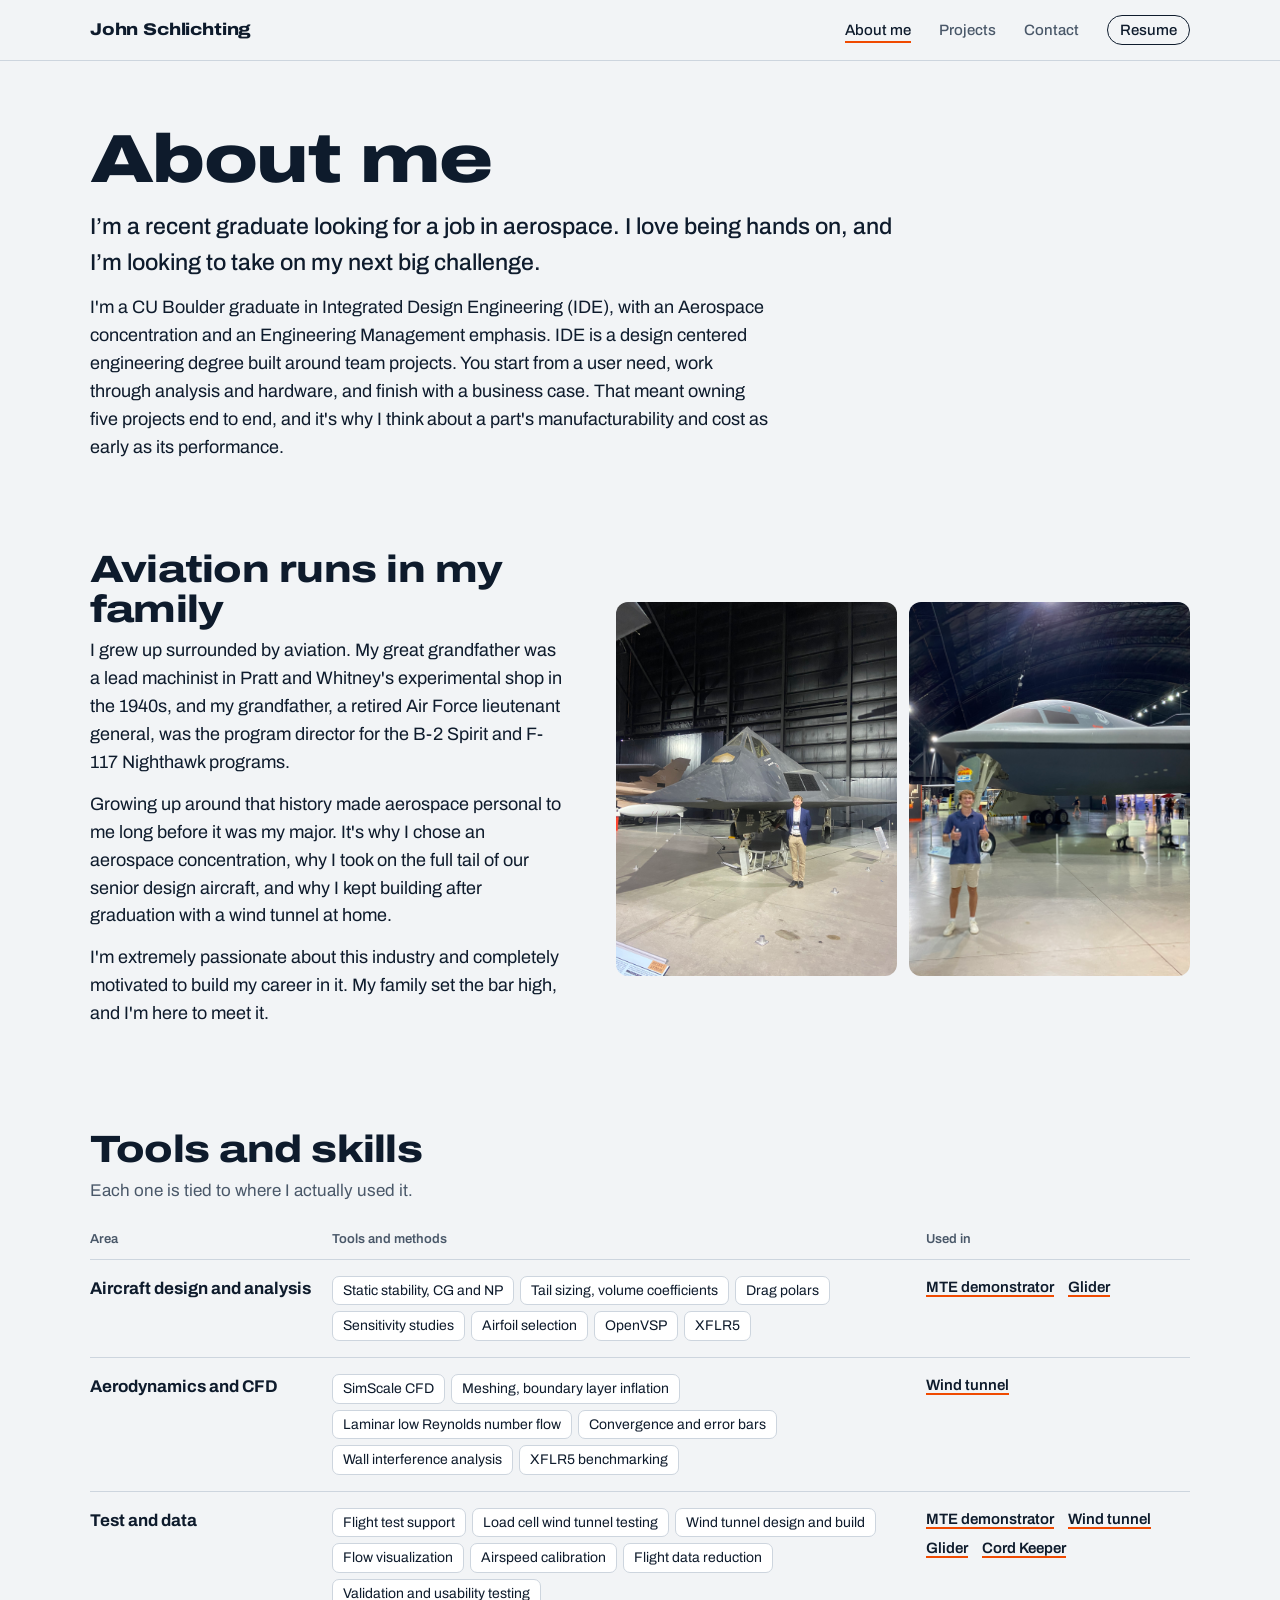
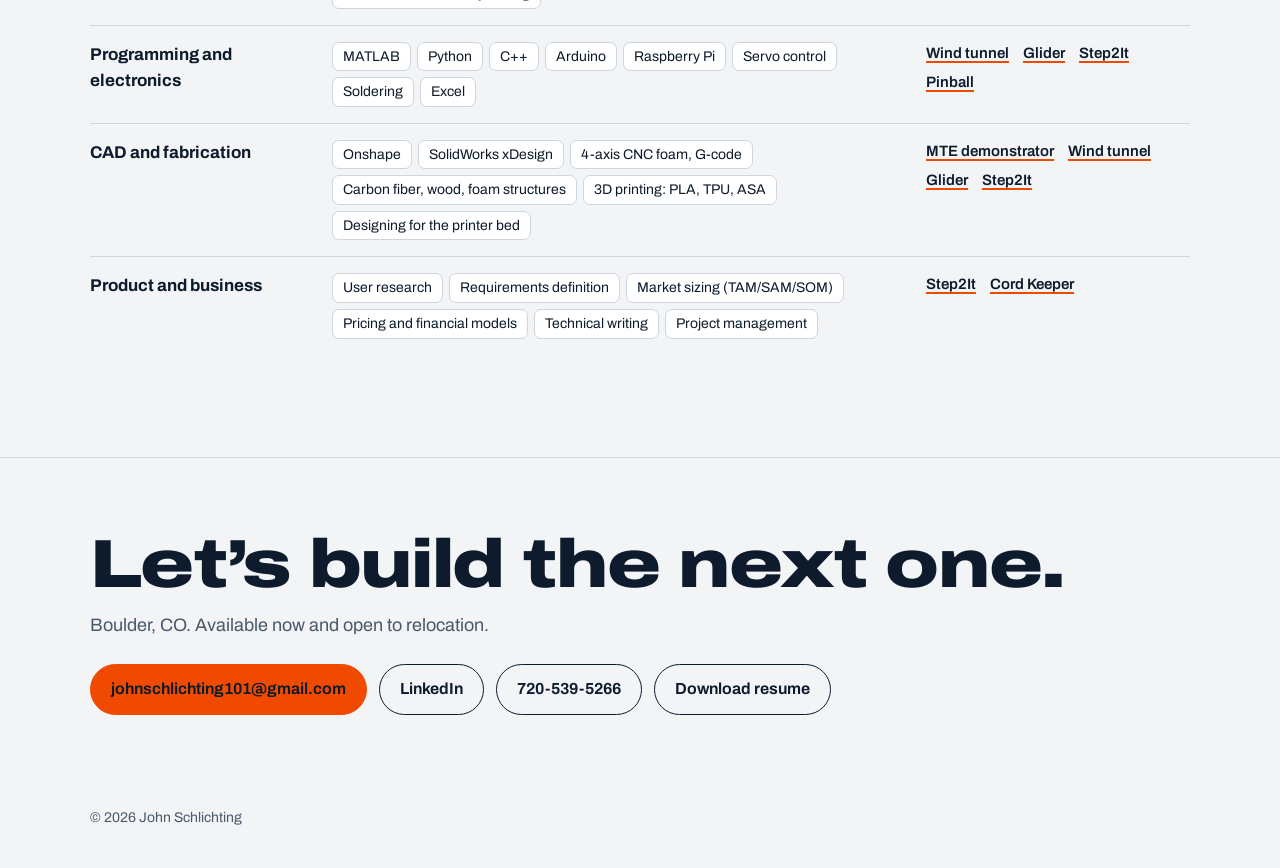
==== commit da77adbb: "Add files via upload" ====
--- a/about.html
+++ b/about.html
@@ -31,8 +31,7 @@
 
 <main id="top">
 <section class="about-page" aria-labelledby="ab-t">
-  <div class="wrap about">
-    <img src="flatirons.JPG" alt="John Schlichting in his graduation stole in front of the Flatirons in Boulder" data-zoom>
+  <div class="wrap about about-solo">
     <div>
       <h1 class="page-title" id="ab-t">About me</h1>
       <p class="about-lede">I&rsquo;m a recent graduate looking for a job in aerospace. I love being hands on, and I&rsquo;m looking to take on my next big challenge.</p>
@@ -42,11 +41,13 @@
   <div class="wrap legacy">
     <div>
       <h2 class="sec-title">Aviation runs in my family</h2>
-      <p>My great grandfather was a lead machinist in Pratt and Whitney's experimental shop in the 1940s, and my grandfather, a retired Air Force lieutenant general, was the program director for the B-2 Spirit and F-117 Nighthawk programs. They have set the bar high and I'm here to meet it.</p>
+      <p>I grew up surrounded by aviation. My great grandfather was a lead machinist in Pratt and Whitney's experimental shop in the 1940s, and my grandfather, a retired Air Force lieutenant general, was the program director for the B-2 Spirit and F-117 Nighthawk programs.</p>
+      <p>Growing up around that history made aerospace personal to me long before it was my major. It's why I chose an aerospace concentration, why I took on the full tail of our senior design aircraft, and why I kept building after graduation with a wind tunnel at home.</p>
+      <p>I'm extremely passionate about this industry and completely motivated to build my career in it. My family set the bar high, and I'm here to meet it.</p>
     </div>
     <div class="legacy-photos">
-      <figure><img src="F117.jpeg" alt="John standing beside an F-117 Nighthawk" loading="lazy" data-zoom><figcaption>F-117 Nighthawk</figcaption></figure>
-      <figure><img src="IMG_8472.jpeg" alt="John standing in front of a B-2 Spirit" loading="lazy" data-zoom><figcaption>B-2 Spirit</figcaption></figure>
+      <figure><img src="F117.jpeg" alt="John standing beside an F-117 Nighthawk" loading="lazy" data-zoom data-nocap></figure>
+      <figure><img src="IMG_8472.jpeg" alt="John standing in front of a B-2 Spirit" loading="lazy" data-zoom data-nocap></figure>
     </div>
   </div>
 </section>
@@ -65,7 +66,7 @@
         </tr>
         <tr>
           <th scope="row">Aerodynamics and CFD</th>
-          <td class="items"><div class="chips"><span>SimScale CFD</span><span>Meshing, boundary layer inflation</span><span>Laminar low Reynolds number flow</span><span>Convergence and error bars</span><span>Wall interference analysis</span><span>XFOIL</span></div></td>
+          <td class="items"><div class="chips"><span>SimScale CFD</span><span>Meshing, boundary layer inflation</span><span>Laminar low Reynolds number flow</span><span>Convergence and error bars</span><span>Wall interference analysis</span><span>XFLR5 benchmarking</span></div></td>
           <td class="used"><div class="proof"><a href="wind-tunnel.html">Wind tunnel</a></div></td>
         </tr>
         <tr>
@@ -75,7 +76,7 @@
         </tr>
         <tr>
           <th scope="row">Programming and electronics</th>
-          <td class="items"><div class="chips"><span>MATLAB</span><span>Python</span><span>C++</span><span>Arduino</span><span>Raspberry Pi</span><span>Servo control</span><span>Soldering</span><span>Hardware debugging</span><span>Excel</span></div></td>
+          <td class="items"><div class="chips"><span>MATLAB</span><span>Python</span><span>C++</span><span>Arduino</span><span>Raspberry Pi</span><span>Servo control</span><span>Soldering</span><span>Excel</span></div></td>
           <td class="used"><div class="proof"><a href="wind-tunnel.html">Wind tunnel</a><a href="glider.html">Glider</a><a href="step2it.html">Step2It</a><a href="pinball.html">Pinball</a></div></td>
         </tr>
         <tr>
--- a/styles.css
+++ b/styles.css
@@ -426,3 +426,13 @@
 .nav ul a{white-space:nowrap}
 @media (max-width:420px){.nav ul{gap:10px}.nav ul a{font-size:13px}.nav .resume-link{padding:4px 9px}.brand{font-size:15px}}
 @media (max-width:760px){.card{aspect-ratio:4/3}}
+
+/* v9.1: text-only welcome, photo-free about intro */
+.welcome-grid{grid-template-columns:1fr}
+.welcome-grid > div{max-width:980px}
+.welcome{min-height:calc(82vh - 60px);min-height:calc(82svh - 60px)}
+.welcome h1{font-size:clamp(44px,7vw,100px)}
+.welcome .intro{max-width:38em}
+.about-solo{grid-template-columns:1fr}
+.about-solo > div{max-width:48em}
+.legacy p + p{margin-top:14px}
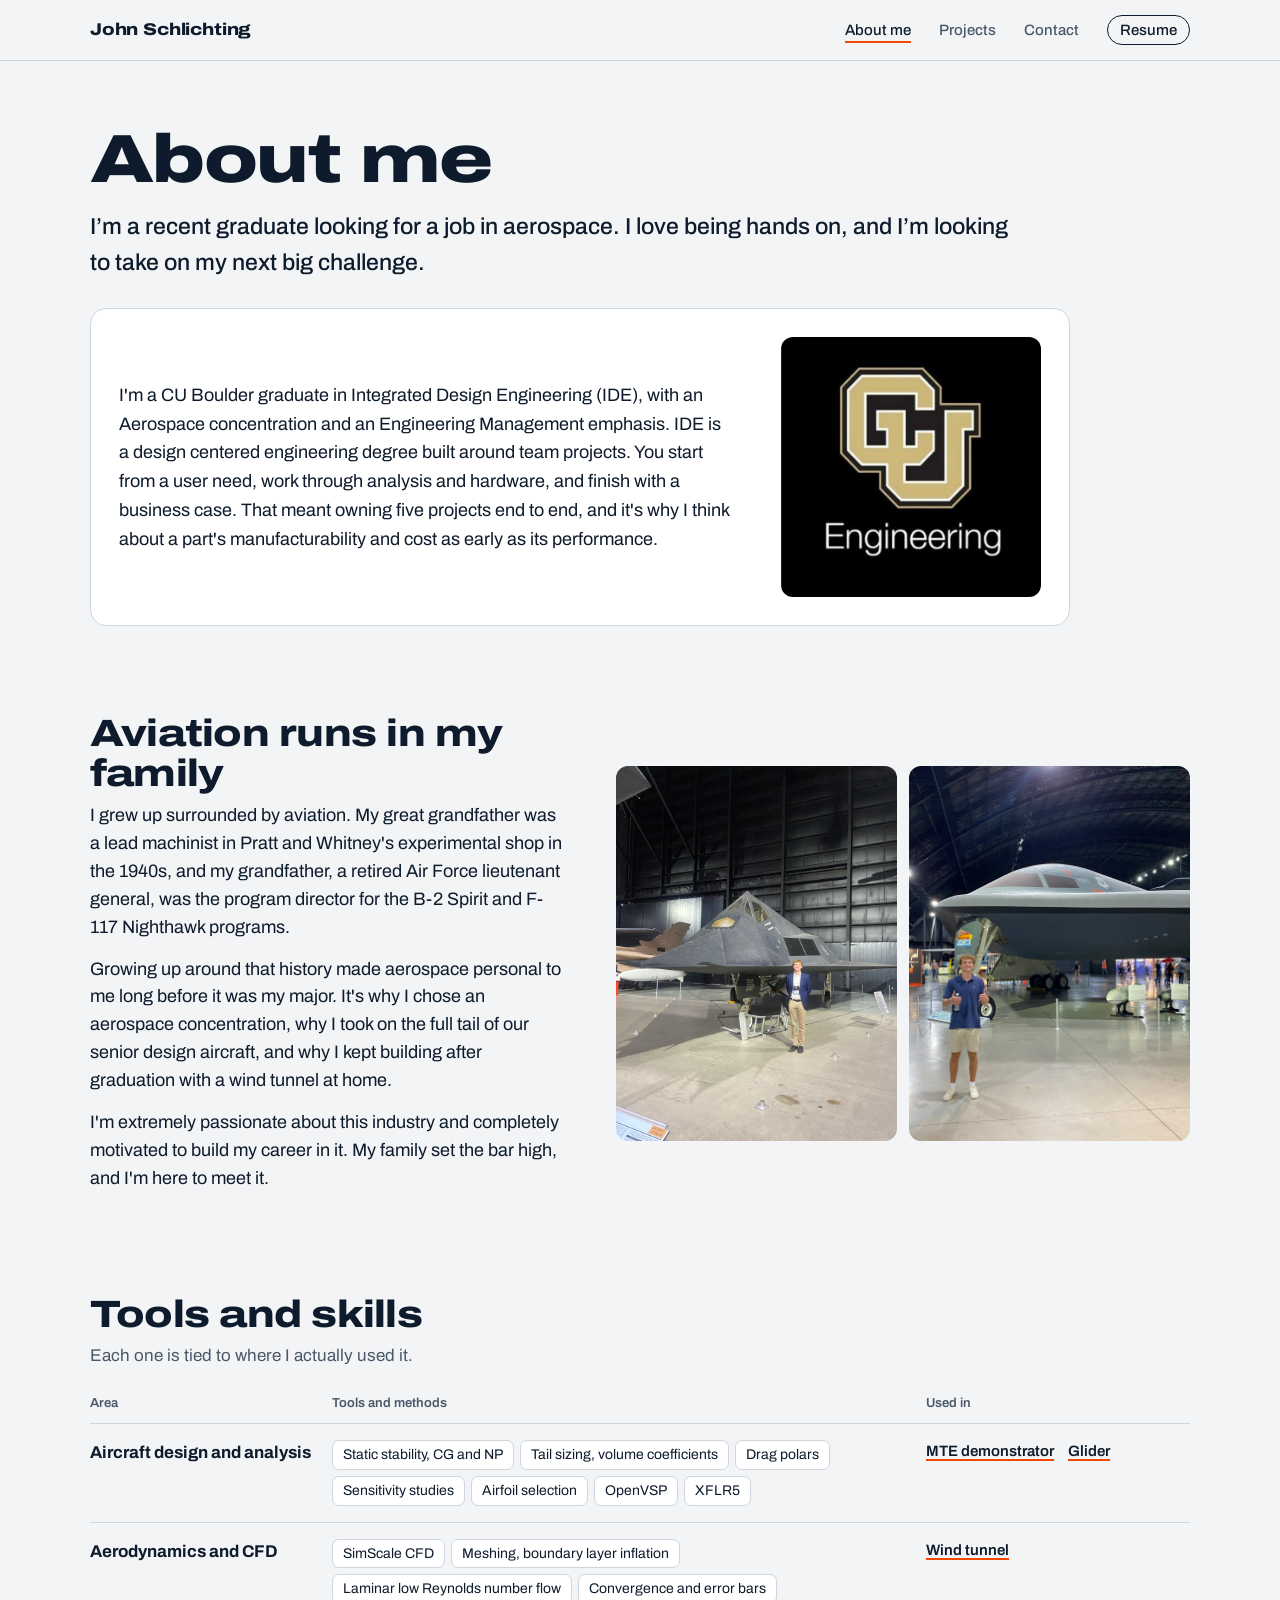
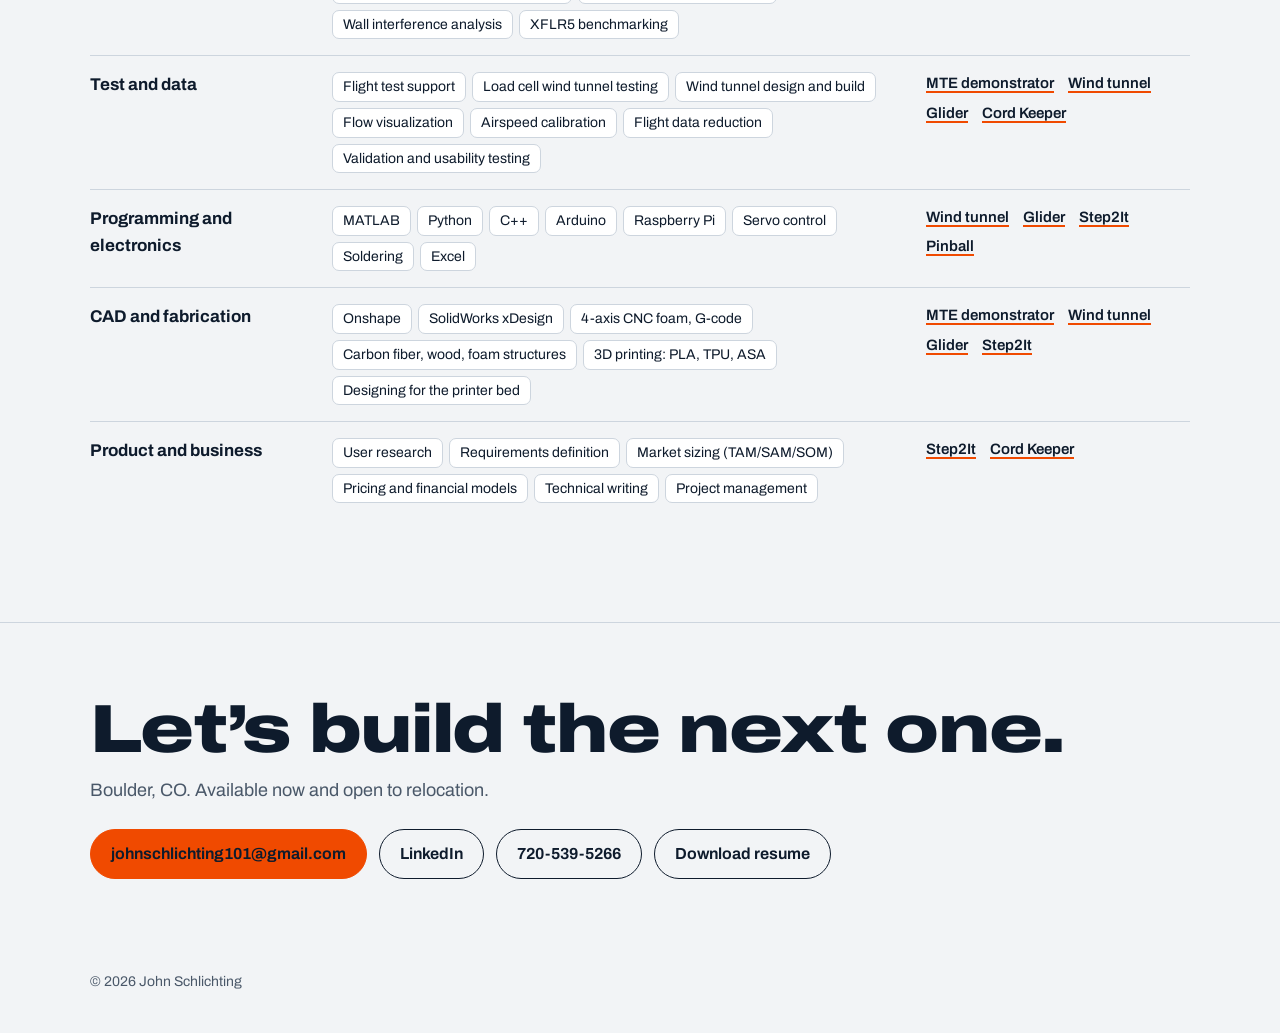
==== commit 3a8574a6: "Add files via upload" ====
--- a/about.html
+++ b/about.html
@@ -31,11 +31,12 @@
 
 <main id="top">
 <section class="about-page" aria-labelledby="ab-t">
-  <div class="wrap about about-solo">
-    <div>
-      <h1 class="page-title" id="ab-t">About me</h1>
-      <p class="about-lede">I&rsquo;m a recent graduate looking for a job in aerospace. I love being hands on, and I&rsquo;m looking to take on my next big challenge.</p>
+  <div class="wrap about-intro">
+    <h1 class="page-title" id="ab-t">About me</h1>
+    <p class="about-lede">I&rsquo;m a recent graduate looking for a job in aerospace. I love being hands on, and I&rsquo;m looking to take on my next big challenge.</p>
+    <div class="ide-row">
       <p>I'm a CU Boulder graduate in Integrated Design Engineering (IDE), with an Aerospace concentration and an Engineering Management emphasis. IDE is a design centered engineering degree built around team projects. You start from a user need, work through analysis and hardware, and finish with a business case. That meant owning five projects end to end, and it's why I think about a part's manufacturability and cost as early as its performance.</p>
+      <img class="cu-logo" src="cu_engineering.jpg" alt="University of Colorado Boulder College of Engineering logo">
     </div>
   </div>
   <div class="wrap legacy">
--- a/styles.css
+++ b/styles.css
@@ -436,3 +436,11 @@
 .about-solo{grid-template-columns:1fr}
 .about-solo > div{max-width:48em}
 .legacy p + p{margin-top:14px}
+
+/* v9.2: About intro with CU Engineering logo beside the IDE paragraph */
+.about-intro{max-width:var(--maxw)}
+.about-intro .about-lede{max-width:40em;margin:0 0 28px}
+.ide-row{display:grid;grid-template-columns:minmax(0,1fr) clamp(180px,22vw,260px);gap:clamp(24px,4vw,56px);align-items:center;padding:clamp(20px,3vw,28px);background:var(--panel);border:1px solid var(--rule);border-radius:16px;max-width:980px}
+.ide-row p{margin:0;font-size:18px;line-height:1.6}
+.cu-logo{width:100%;aspect-ratio:1/1;object-fit:cover;border-radius:12px;display:block;background:#000}
+@media (max-width:700px){.ide-row{grid-template-columns:1fr}.cu-logo{width:160px;order:-1}}
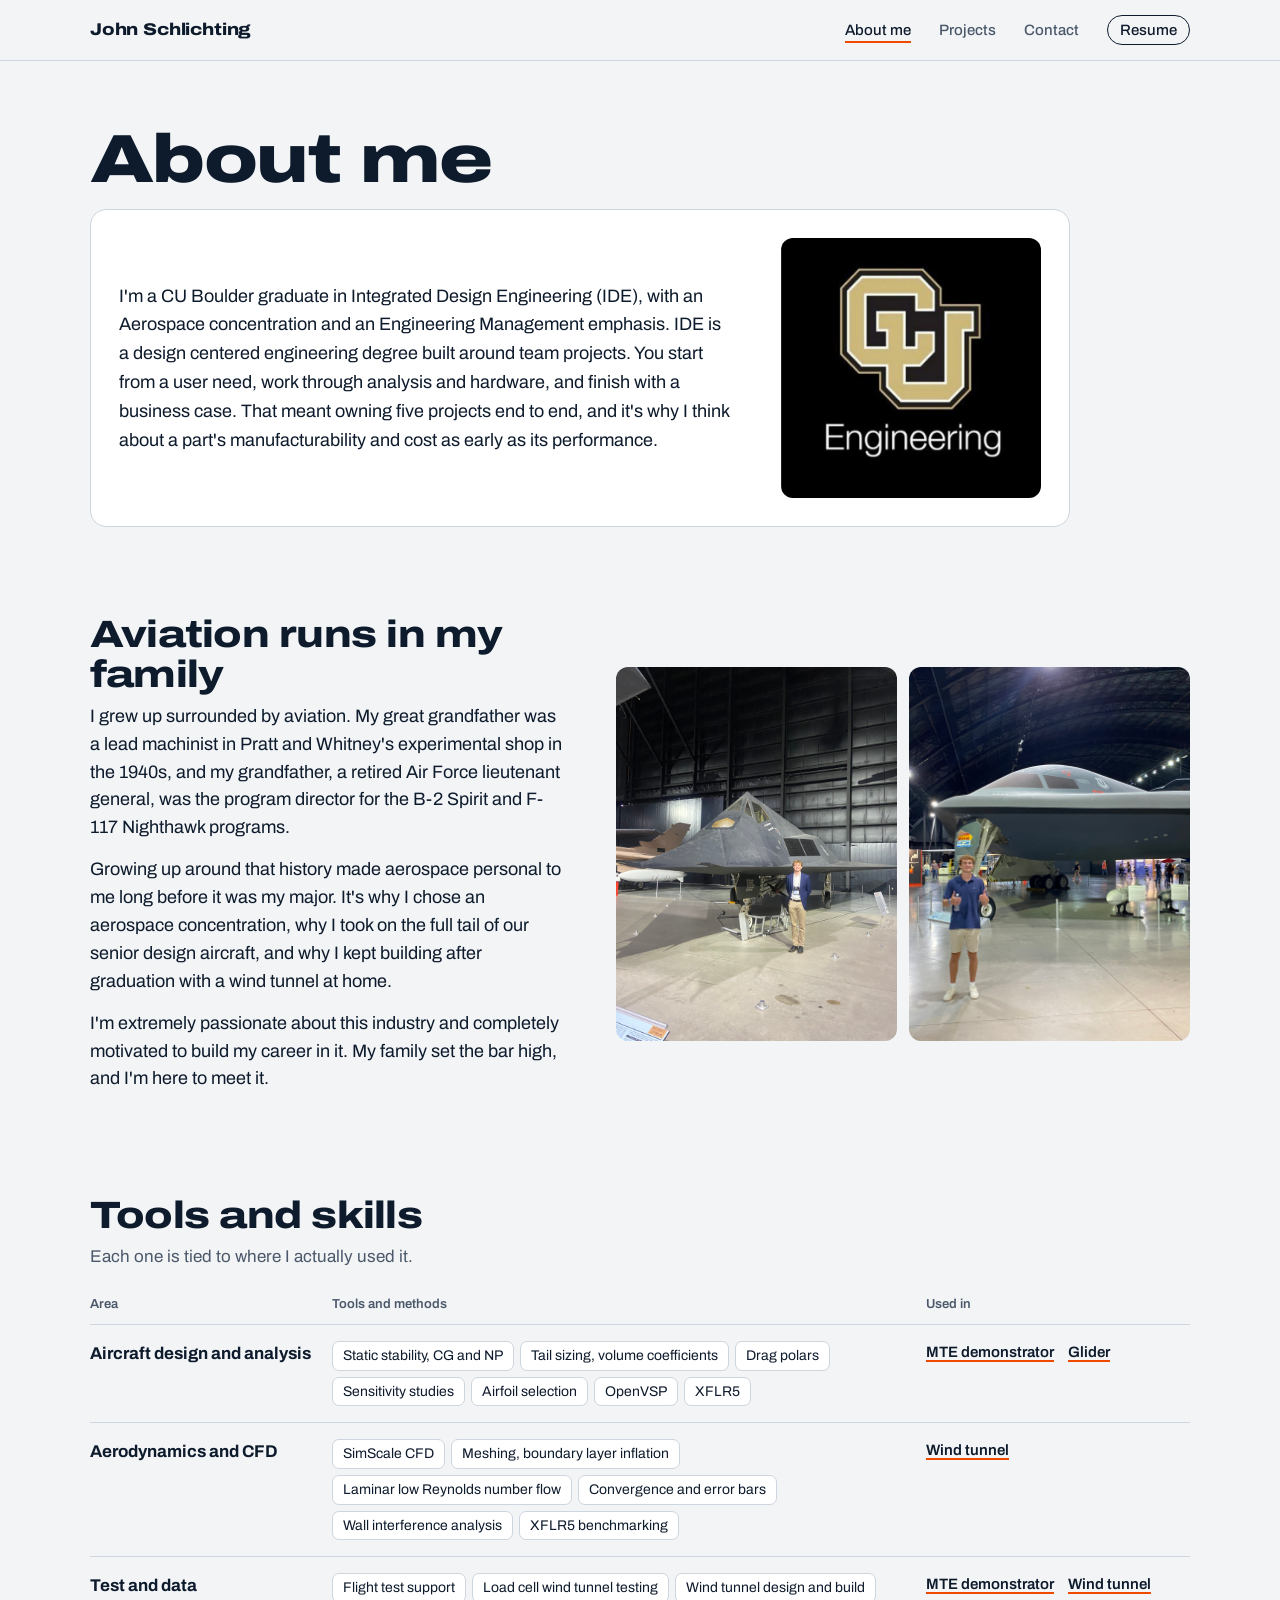
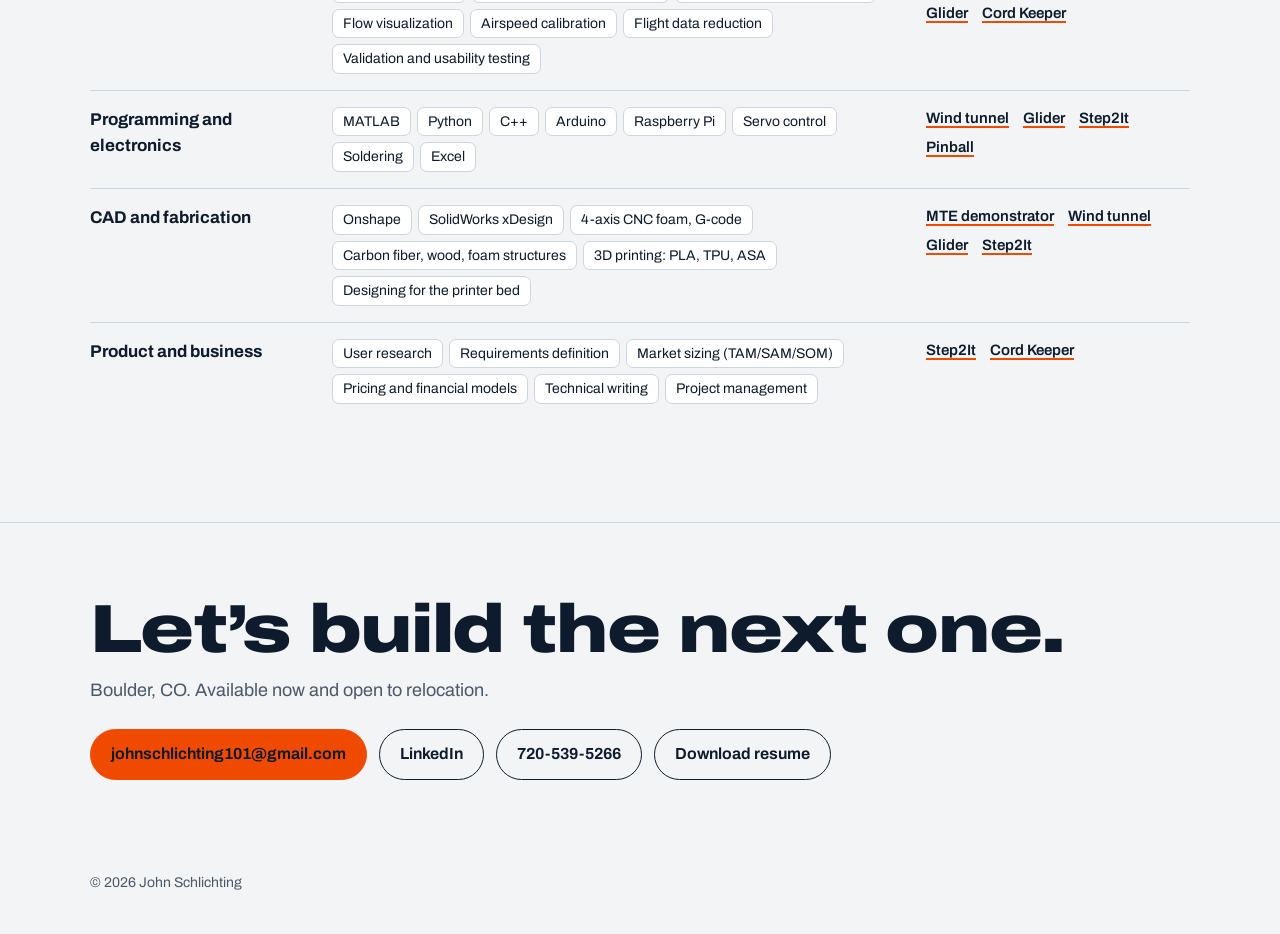
==== commit 54620be2: "Add files via upload" ====
--- a/about.html
+++ b/about.html
@@ -33,7 +33,6 @@
 <section class="about-page" aria-labelledby="ab-t">
   <div class="wrap about-intro">
     <h1 class="page-title" id="ab-t">About me</h1>
-    <p class="about-lede">I&rsquo;m a recent graduate looking for a job in aerospace. I love being hands on, and I&rsquo;m looking to take on my next big challenge.</p>
     <div class="ide-row">
       <p>I'm a CU Boulder graduate in Integrated Design Engineering (IDE), with an Aerospace concentration and an Engineering Management emphasis. IDE is a design centered engineering degree built around team projects. You start from a user need, work through analysis and hardware, and finish with a business case. That meant owning five projects end to end, and it's why I think about a part's manufacturability and cost as early as its performance.</p>
       <img class="cu-logo" src="cu_engineering.jpg" alt="University of Colorado Boulder College of Engineering logo">
